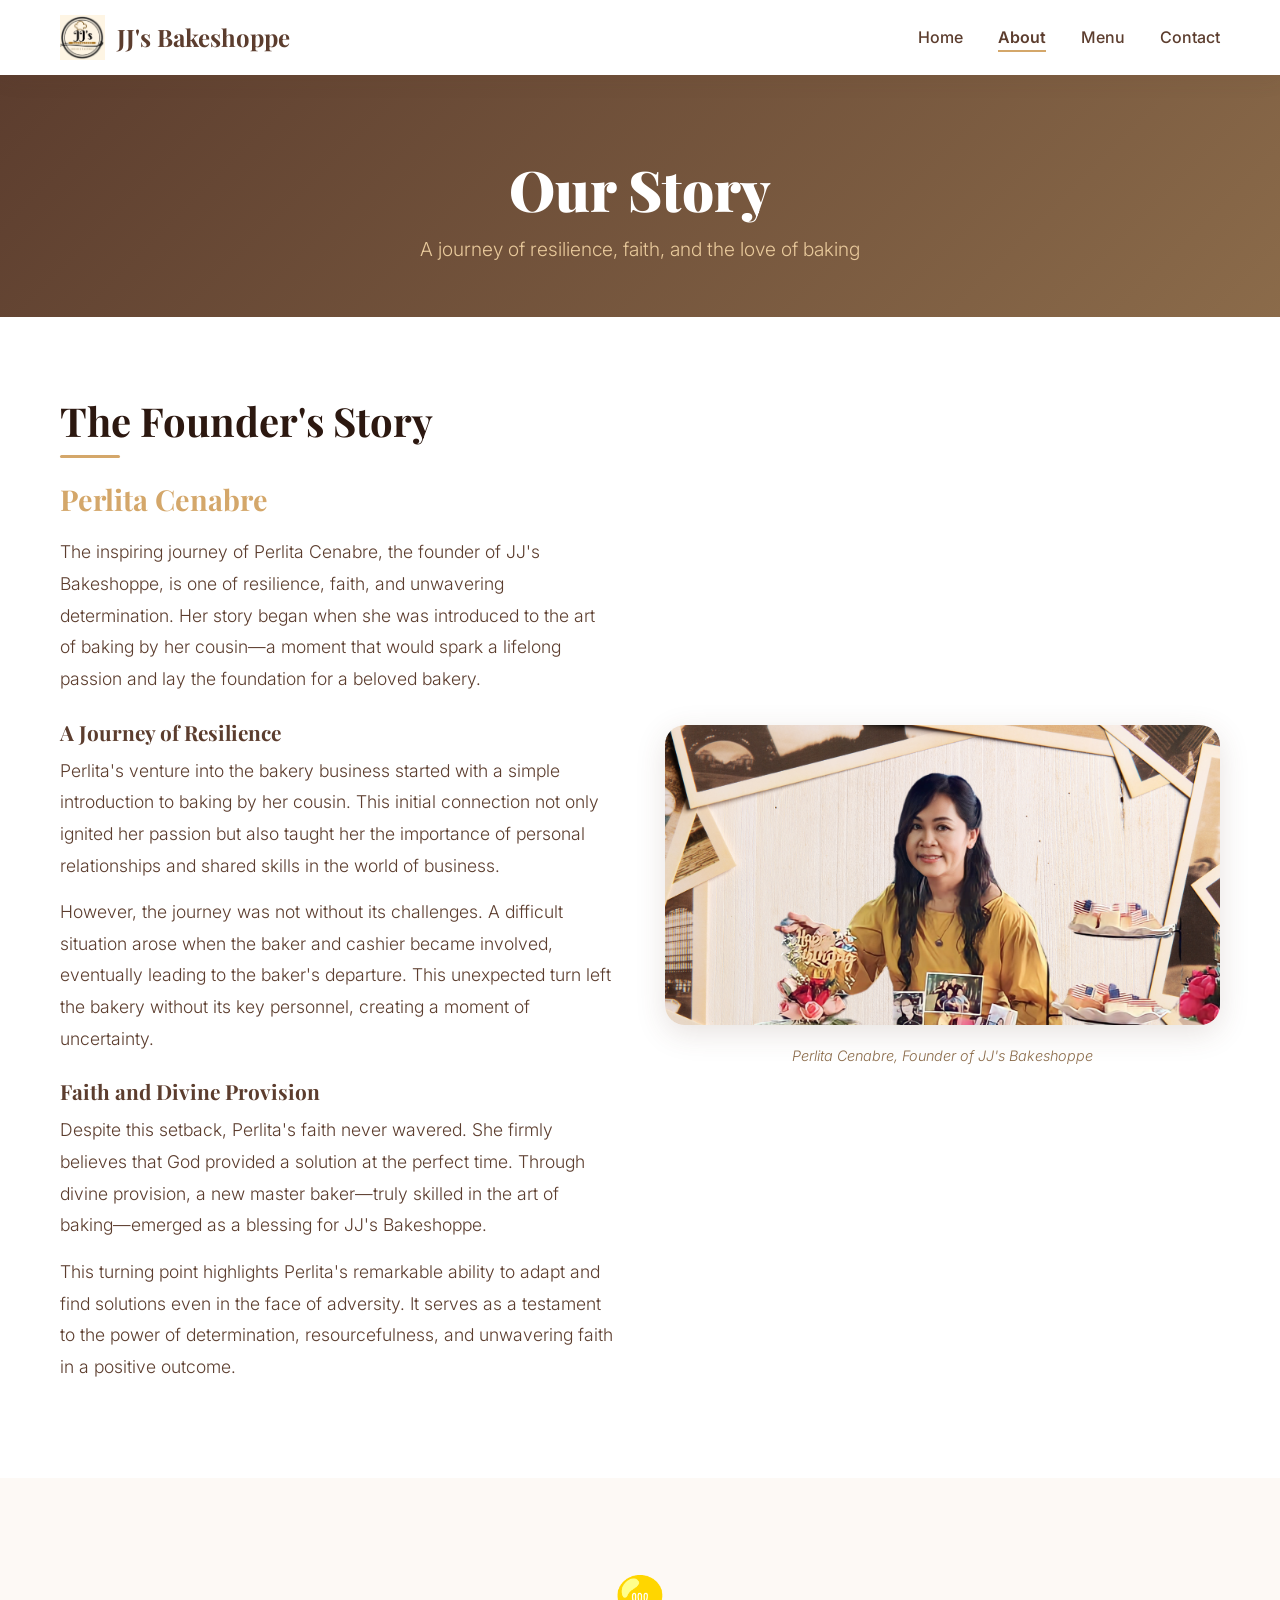
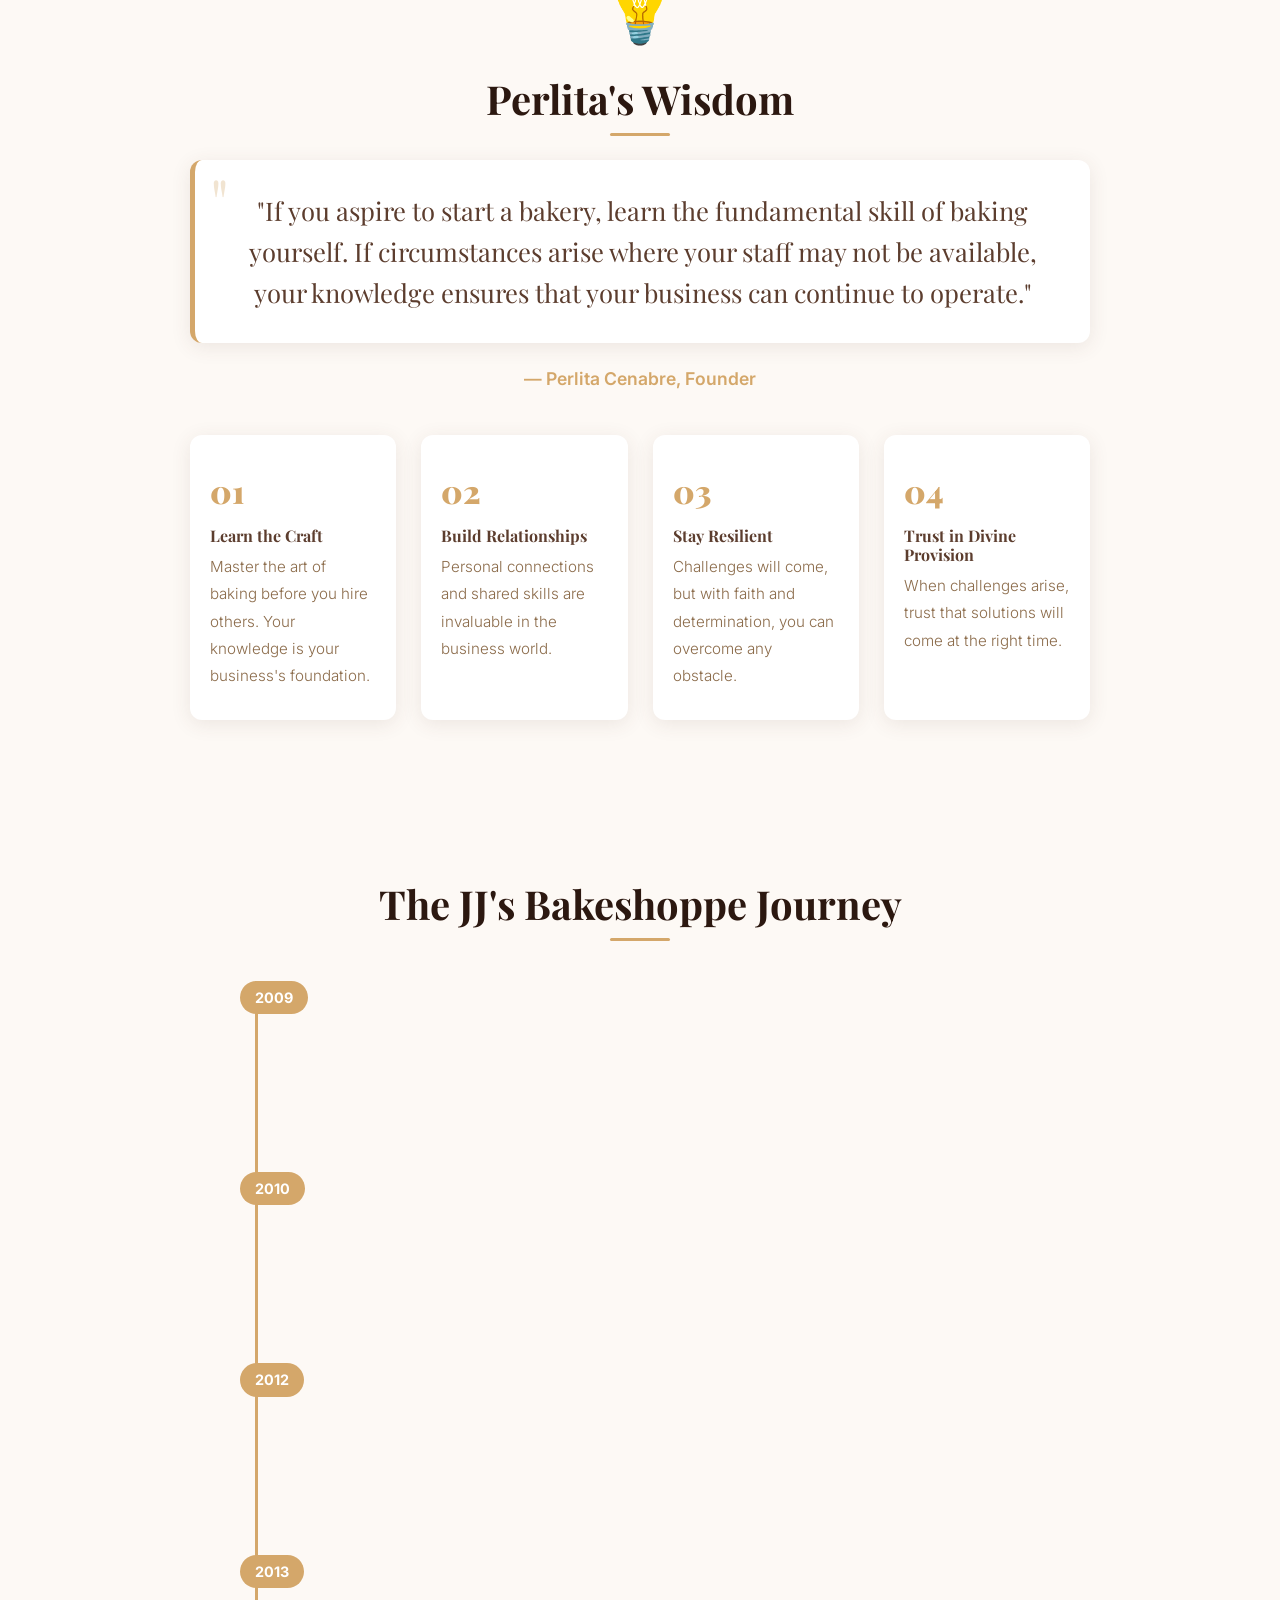
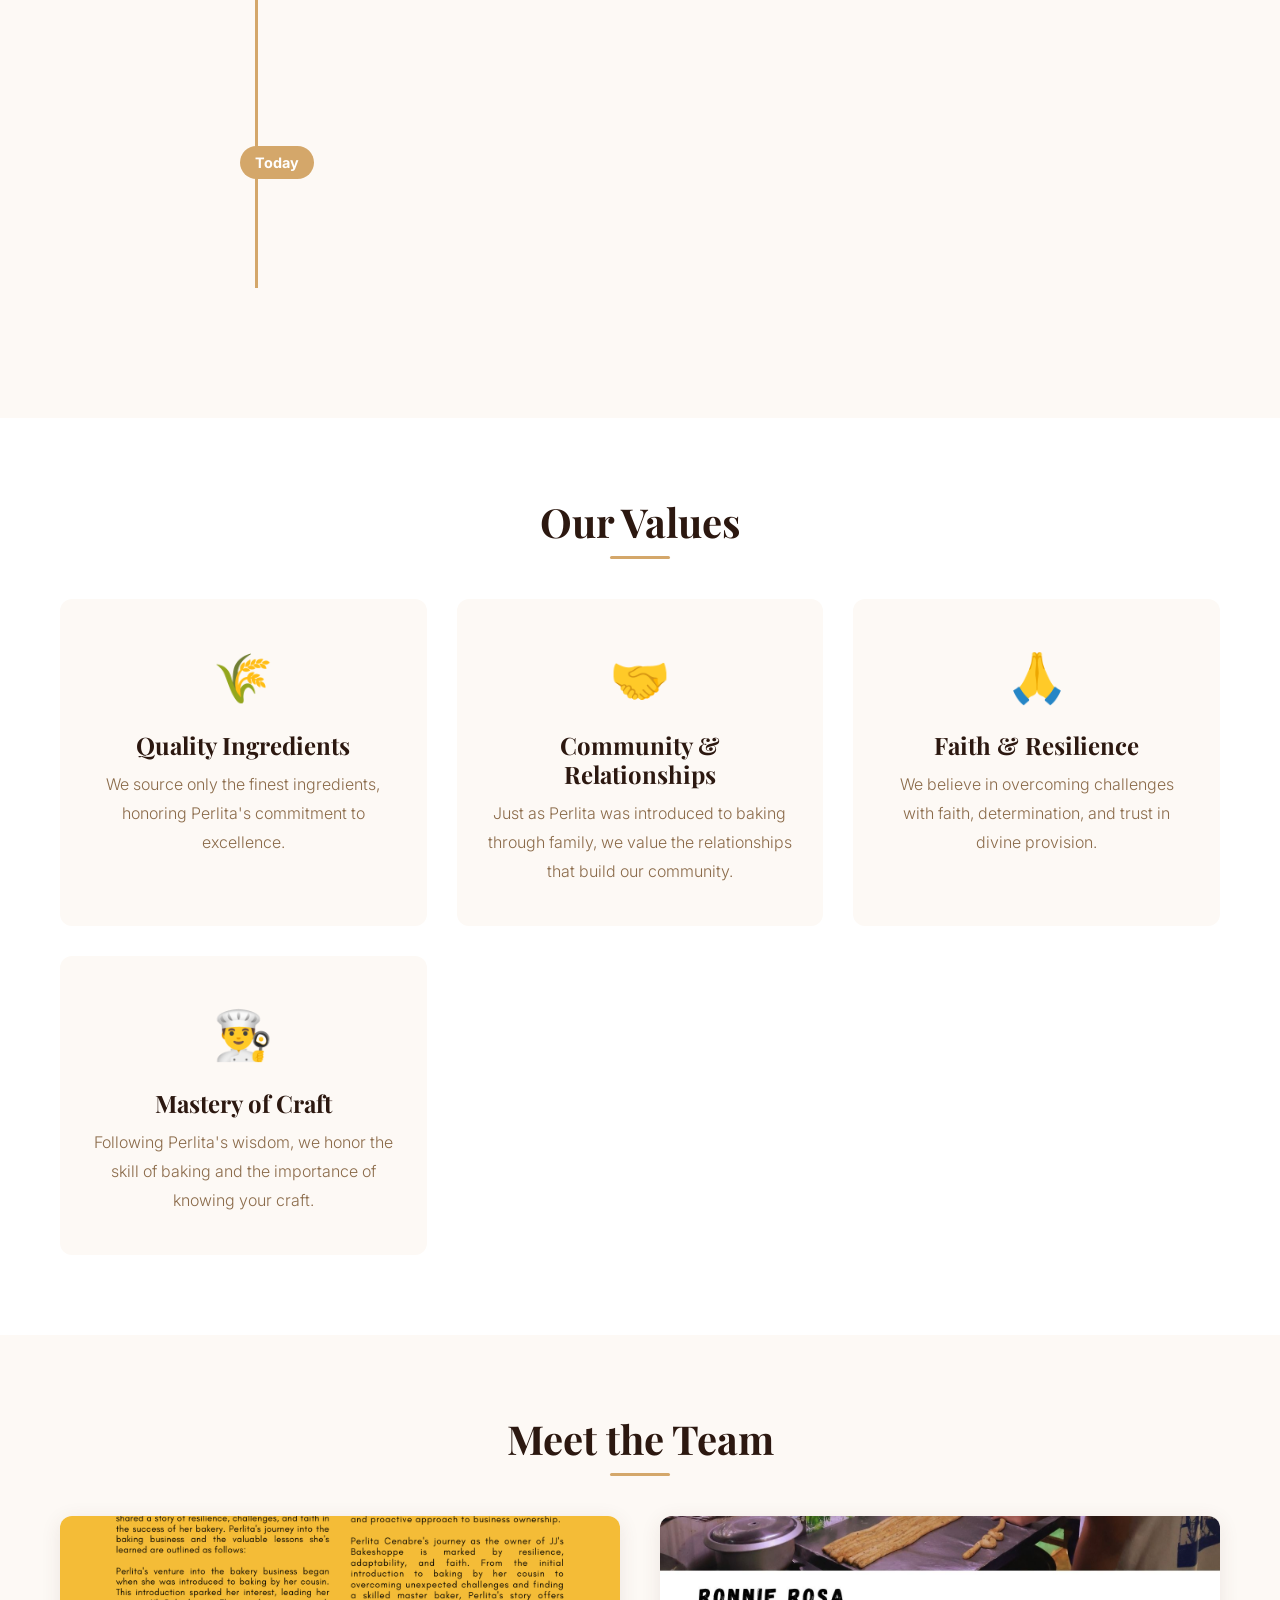
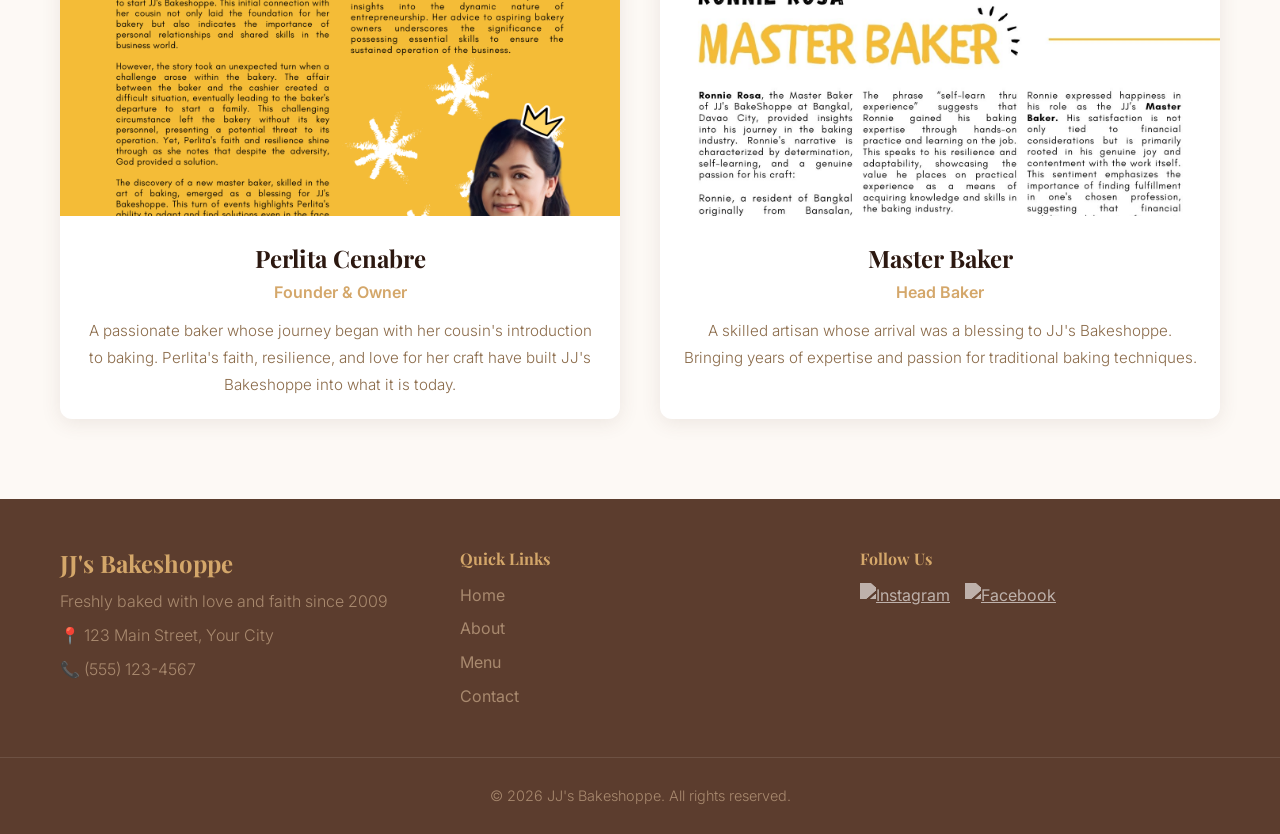
==== about.html @ 1d205777 "first commit" ====
<!DOCTYPE html>
<html lang="en">
<head>
    <meta charset="UTF-8">
    <meta name="viewport" content="width=device-width, initial-scale=1.0">
    <meta name="description" content="Learn the inspiring story behind JJ's Bakeshoppe - founder Perlita Cenabre's journey of resilience, faith, and success.">
    <title>JJ's Bakeshoppe | About Us</title>
    <link rel="stylesheet" href="css/style.css">
    <link rel="icon" href="assets/images/icons/favicon.ico" type="image/x-icon">
</head>
<body>
    
    <!-- ===== HEADER / NAVIGATION ===== -->
    <header>
        <nav>
            <div class="logo">
                <img src="assests/images/icons/JJ LOGO.jpg" alt="JJ's Bakeshoppe Logo">
                <span>JJ's Bakeshoppe</span>
            </div>
            <ul class="nav-links">
                <li><a href="index.html">Home</a></li>
                <li><a href="about.html" class="active">About</a></li>
                <li><a href="menu.html">Menu</a></li>
                <li><a href="contact.html">Contact</a></li>
            </ul>
            <button class="menu-toggle" aria-label="Toggle navigation menu">☰</button>
        </nav>
    </header>
    
    <!-- ===== MAIN CONTENT ===== -->
    <main>
        
        <!-- ===== PAGE HEADER ===== -->
        <section class="page-header">
            <div class="container">
                <h1>Our Story</h1>
                <p>A journey of resilience, faith, and the love of baking</p>
            </div>
        </section>
        
        <!-- ===== FOUNDER'S STORY ===== -->
        <section id="founder-story">
            <div class="container">
                <div class="story-block">
                    <div class="story-text">
                        <h2>The Founder's Story</h2>
                        <h3>Perlita Cenabre</h3>
                        <p>The inspiring journey of Perlita Cenabre, the founder of JJ's Bakeshoppe, is one of resilience, faith, and unwavering determination. Her story began when she was introduced to the art of baking by her cousin—a moment that would spark a lifelong passion and lay the foundation for a beloved bakery.</p>
                        
                        <h4>A Journey of Resilience</h4>
                        <p>Perlita's venture into the bakery business started with a simple introduction to baking by her cousin. This initial connection not only ignited her passion but also taught her the importance of personal relationships and shared skills in the world of business.</p>
                        
                        <p>However, the journey was not without its challenges. A difficult situation arose when the baker and cashier became involved, eventually leading to the baker's departure. This unexpected turn left the bakery without its key personnel, creating a moment of uncertainty.</p>
                        
                        <h4>Faith and Divine Provision</h4>
                        <p>Despite this setback, Perlita's faith never wavered. She firmly believes that God provided a solution at the perfect time. Through divine provision, a new master baker—truly skilled in the art of baking—emerged as a blessing for JJ's Bakeshoppe.</p>
                        
                        <p>This turning point highlights Perlita's remarkable ability to adapt and find solutions even in the face of adversity. It serves as a testament to the power of determination, resourcefulness, and unwavering faith in a positive outcome.</p>
                    </div>
                    <div class="story-image">
                        <img src="assests/images/history/Founder1.png" alt="Perlita Cenabre - Founder of JJ's Bakeshoppe">
                        <p class="image-caption"><em>Perlita Cenabre, Founder of JJ's Bakeshoppe</em></p>
                    </div>
                </div>
            </div>
        </section>
        
        <!-- ===== FOUNDER'S ADVICE ===== -->
        <section id="founder-advice">
            <div class="container">
                <div class="advice-block">
                    <div class="advice-icon">💡</div>
                    <h2>Perlita's Wisdom</h2>
                    <blockquote>
                        "If you aspire to start a bakery, learn the fundamental skill of baking yourself. If circumstances arise where your staff may not be available, your knowledge ensures that your business can continue to operate."
                    </blockquote>
                    <p class="advice-author">— Perlita Cenabre, Founder</p>
                    
                    <div class="advice-grid">
                        <div class="advice-point">
                            <span class="advice-number">01</span>
                            <h4>Learn the Craft</h4>
                            <p>Master the art of baking before you hire others. Your knowledge is your business's foundation.</p>
                        </div>
                        <div class="advice-point">
                            <span class="advice-number">02</span>
                            <h4>Build Relationships</h4>
                            <p>Personal connections and shared skills are invaluable in the business world.</p>
                        </div>
                        <div class="advice-point">
                            <span class="advice-number">03</span>
                            <h4>Stay Resilient</h4>
                            <p>Challenges will come, but with faith and determination, you can overcome any obstacle.</p>
                        </div>
                        <div class="advice-point">
                            <span class="advice-number">04</span>
                            <h4>Trust in Divine Provision</h4>
                            <p>When challenges arise, trust that solutions will come at the right time.</p>
                        </div>
                    </div>
                </div>
            </div>
        </section>
        
        <!-- ===== TIMELINE ===== -->
        <section id="journey">
            <div class="container">
                <h2>The JJ's Bakeshoppe Journey</h2>
                <div class="timeline">
                    
                    <div class="timeline-item">
                        <div class="timeline-year">2009</div>
                        <div class="timeline-content">
                            <h3>The Beginning</h3>
                            <p>Perlita Cenabre is introduced to baking by her cousin, sparking a passion that would become JJ's Bakeshoppe.</p>
                        </div>
                    </div>
                    
                    <div class="timeline-item">
                        <div class="timeline-year">2010</div>
                        <div class="timeline-content">
                            <h3>JJ's Bakeshoppe Opens</h3>
                            <p>With determination and a love for baking, Perlita opens the doors of JJ's Bakeshoppe to the community.</p>
                        </div>
                    </div>
                    
                    <div class="timeline-item">
                        <div class="timeline-year">2012</div>
                        <div class="timeline-content">
                            <h3>Overcoming Challenges</h3>
                            <p>A difficult situation arises when the baker and cashier become involved, leading to the baker's departure. Perlita's faith is tested.</p>
                        </div>
                    </div>
                    
                    <div class="timeline-item">
                        <div class="timeline-year">2013</div>
                        <div class="timeline-content">
                            <h3>Divine Provision</h3>
                            <p>A skilled master baker is discovered—a blessing that saves JJ's Bakeshoppe and strengthens Perlita's faith.</p>
                        </div>
                    </div>
                    
                    <div class="timeline-item">
                        <div class="timeline-year">Today</div>
                        <div class="timeline-content">
                            <h3>Still Baking With Love</h3>
                            <p>JJ's Bakeshoppe continues to serve the community with fresh, delicious baked goods, carrying forward Perlita's legacy of resilience and faith.</p>
                        </div>
                    </div>
                    
                </div>
            </div>
        </section>
        
        <!-- ===== OUR VALUES ===== -->
        <section id="values">
            <div class="container">
                <h2>Our Values</h2>
                <div class="values-grid">
                    
                    <div class="value-card">
                        <div class="value-icon">🌾</div>
                        <h3>Quality Ingredients</h3>
                        <p>We source only the finest ingredients, honoring Perlita's commitment to excellence.</p>
                    </div>
                    
                    <div class="value-card">
                        <div class="value-icon">🤝</div>
                        <h3>Community & Relationships</h3>
                        <p>Just as Perlita was introduced to baking through family, we value the relationships that build our community.</p>
                    </div>
                    
                    <div class="value-card">
                        <div class="value-icon">🙏</div>
                        <h3>Faith & Resilience</h3>
                        <p>We believe in overcoming challenges with faith, determination, and trust in divine provision.</p>
                    </div>
                    
                    <div class="value-card">
                        <div class="value-icon">👨‍🍳</div>
                        <h3>Mastery of Craft</h3>
                        <p>Following Perlita's wisdom, we honor the skill of baking and the importance of knowing your craft.</p>
                    </div>
                    
                </div>
            </div>
        </section>
        
        <!-- ===== MEET THE TEAM ===== -->
        <section id="team">
            <div class="container">
                <h2>Meet the Team</h2>
                <div class="team-grid">
                    
                    <div class="team-member">
                        <img src="assests/images/team/Founder.png" alt="Perlita Cenabre - Founder">
                        <h3>Perlita Cenabre</h3>
                        <p class="role">Founder & Owner</p>
                        <p class="bio">A passionate baker whose journey began with her cousin's introduction to baking. Perlita's faith, resilience, and love for her craft have built JJ's Bakeshoppe into what it is today.</p>
                    </div>
                    
                    <div class="team-member">
                        <img src="assests/images/team/master-baker.jpg" alt="Master Baker">
                        <h3>Master Baker</h3>
                        <p class="role">Head Baker</p>
                        <p class="bio">A skilled artisan whose arrival was a blessing to JJ's Bakeshoppe. Bringing years of expertise and passion for traditional baking techniques.</p>
                    </div>
                    
                </div>
            </div>
        </section>
        
    </main>
    
    <!-- ===== FOOTER ===== -->
    <footer>
        <div class="footer-content">
            <div class="footer-info">
                <h3>JJ's Bakeshoppe</h3>
                <p>Freshly baked with love and faith since 2009</p>
                <p>📍 123 Main Street, Your City</p>
                <p>📞 (555) 123-4567</p>
            </div>
            <div class="footer-links">
                <h4>Quick Links</h4>
                <ul>
                    <li><a href="index.html">Home</a></li>
                    <li><a href="about.html">About</a></li>
                    <li><a href="menu.html">Menu</a></li>
                    <li><a href="contact.html">Contact</a></li>
                </ul>
            </div>
            <div class="footer-social">
                <h4>Follow Us</h4>
                <div class="social-icons">
                    <a href="#" aria-label="Instagram">
                        <img src="assets/images/icons/instagram.svg" alt="Instagram">
                    </a>
                    <a href="#" aria-label="Facebook">
                        <img src="assets/images/icons/facebook.svg" alt="Facebook">
                    </a>
                </div>
            </div>
        </div>
        <div class="footer-bottom">
            <p>&copy; 2026 JJ's Bakeshoppe. All rights reserved.</p>
        </div>
    </footer>
    
    <script src="js/script.js"></script>
</body>
</html>
---- css/style.css ----
/* ========================================
   JJ's BAKESHOP - MAIN STYLESHEET
   Theme: Warm Bakery
   Colors: Cream, Warm Brown, Gold, White
   ======================================== */

/* ===== IMPORT FONTS ===== */
@import url('https://fonts.googleapis.com/css2?family=Playfair+Display:wght@400;700;900&family=Inter:wght@300;400;500;600;700&display=swap');

/* ===== CSS VARIABLES (Root Colors) ===== */
:root {
    /* Primary Colors */
    --cream: #FFF8F0;
    --warm-brown: #8B6B4A;
    --dark-brown: #5C3D2E;
    --gold: #D4A76A;
    --white: #FFFFFF;
    --off-white: #FDF9F5;
    
    /* Accent Colors */
    --gold-light: #E8C99B;
    --brown-light: #A8896E;
    --brown-dark: #3D261A;
    
    /* Text Colors */
    --text-dark: #2C1810;
    --text-medium: #5C3D2E;
    --text-light: #8B6B4A;
    
    /* Shadows */
    --shadow-soft: 0 4px 20px rgba(92, 61, 46, 0.1);
    --shadow-medium: 0 8px 30px rgba(92, 61, 46, 0.15);
    --shadow-hover: 0 12px 40px rgba(92, 61, 46, 0.2);
    
    /* Borders */
    --border-radius: 12px;
    --border-radius-lg: 20px;
    --border-radius-xl: 30px;
    
    /* Transitions */
    --transition-smooth: all 0.3s cubic-bezier(0.4, 0, 0.2, 1);
    --transition-bounce: all 0.5s cubic-bezier(0.34, 1.56, 0.64, 1);
    
    /* Typography */
    --font-heading: 'Playfair Display', serif;
    --font-body: 'Inter', sans-serif;
}

/* ===== RESET & BASE ===== */
* {
    margin: 0;
    padding: 0;
    box-sizing: border-box;
}

html {
    scroll-behavior: smooth;
}

body {
    font-family: var(--font-body);
    color: var(--text-dark);
    background-color: var(--cream);
    line-height: 1.6;
    overflow-x: hidden;
}

/* ===== CONTAINER ===== */
.container {
    max-width: 1200px;
    margin: 0 auto;
    padding: 0 20px;
}

/* ===== TYPOGRAPHY ===== */
h1, h2, h3, h4, h5, h6 {
    font-family: var(--font-heading);
    color: var(--text-dark);
    line-height: 1.2;
}

h1 {
    font-size: 3.5rem;
    font-weight: 900;
}

h2 {
    font-size: 2.5rem;
    font-weight: 700;
    margin-bottom: 1.5rem;
    text-align: center;
}

h2::after {
    content: '';
    display: block;
    width: 60px;
    height: 3px;
    background: var(--gold);
    margin: 10px auto 0;
    border-radius: 2px;
}

h3 {
    font-size: 1.5rem;
    font-weight: 700;
}

p {
    color: var(--text-medium);
    font-weight: 300;
    line-height: 1.8;
}

/* ===== HEADER / NAVIGATION ===== */
header {
    background: var(--white);
    box-shadow: var(--shadow-soft);
    position: sticky;
    top: 0;
    z-index: 1000;
    padding: 15px 0;
    transition: var(--transition-smooth);
}

header.scrolled {
    padding: 10px 0;
    box-shadow: var(--shadow-medium);
}

nav {
    max-width: 1200px;
    margin: 0 auto;
    padding: 0 20px;
    display: flex;
    justify-content: space-between;
    align-items: center;
}

.logo {
    display: flex;
    align-items: center;
    gap: 12px;
    text-decoration: none;
}

.logo img {
    height: 45px;
    width: auto;
}

.logo span {
    font-family: var(--font-heading);
    font-size: 1.5rem;
    font-weight: 700;
    color: var(--dark-brown);
}

.nav-links {
    display: flex;
    list-style: none;
    gap: 35px;
    align-items: center;
}

.nav-links a {
    text-decoration: none;
    color: var(--text-medium);
    font-weight: 500;
    font-size: 1rem;
    transition: var(--transition-smooth);
    position: relative;
}

.nav-links a::after {
    content: '';
    position: absolute;
    bottom: -5px;
    left: 0;
    width: 0;
    height: 2px;
    background: var(--gold);
    transition: var(--transition-smooth);
}

.nav-links a:hover::after,
.nav-links a.active::after {
    width: 100%;
}

.nav-links a:hover {
    color: var(--dark-brown);
}

.nav-links a.active {
    color: var(--dark-brown);
    font-weight: 600;
}

/* Mobile Menu Toggle */
.menu-toggle {
    display: none;
    background: none;
    border: none;
    font-size: 1.8rem;
    cursor: pointer;
    color: var(--dark-brown);
    transition: var(--transition-smooth);
}

.menu-toggle:hover {
    color: var(--gold);
}

/* ===== BUTTONS ===== */
.btn {
    display: inline-block;
    padding: 14px 35px;
    border-radius: 50px;
    font-family: var(--font-body);
    font-weight: 600;
    font-size: 1rem;
    text-decoration: none;
    cursor: pointer;
    transition: var(--transition-smooth);
    border: 2px solid transparent;
    text-align: center;
}

.btn-primary {
    background: var(--gold);
    color: var(--white);
    border-color: var(--gold);
}

.btn-primary:hover {
    background: var(--warm-brown);
    border-color: var(--warm-brown);
    transform: translateY(-3px);
    box-shadow: var(--shadow-hover);
}

.btn-secondary {
    background: transparent;
    color: var(--dark-brown);
    border-color: var(--dark-brown);
}

.btn-secondary:hover {
    background: var(--dark-brown);
    color: var(--white);
    transform: translateY(-3px);
    box-shadow: var(--shadow-hover);
}

/* Pulse Animation for CTA Button */
.btn-pulse {
    animation: pulse 2s infinite;
}

@keyframes pulse {
    0% {
        box-shadow: 0 0 0 0 rgba(212, 167, 106, 0.4);
    }
    70% {
        box-shadow: 0 0 0 15px rgba(212, 167, 106, 0);
    }
    100% {
        box-shadow: 0 0 0 0 rgba(212, 167, 106, 0);
    }
}

.btn-pulse:hover {
    animation: none;
}

/* ===== HERO SECTION ===== */
#hero {
    min-height: 90vh;
    display: flex;
    align-items: center;
    padding: 60px 20px;
    background: var(--off-white);
    gap: 50px;
    max-width: 1200px;
    margin: 0 auto;
}

.hero-content {
    flex: 1;
    animation: fadeInUp 1s ease;
}

.hero-content h1 {
    font-size: 4rem;
    margin-bottom: 10px;
    color: var(--dark-brown);
}

.hero-content .tagline {
    font-family: var(--font-heading);
    font-size: 1.8rem;
    color: var(--gold);
    font-weight: 400;
    margin-bottom: 20px;
}

.hero-content .hero-description {
    font-size: 1.15rem;
    max-width: 500px;
    margin-bottom: 30px;
    color: var(--text-light);
}

.hero-buttons {
    display: flex;
    gap: 15px;
    flex-wrap: wrap;
}

.hero-image {
    flex: 1;
    animation: fadeInUp 1s ease 0.3s both;
}

.hero-image img {
    width: 100%;
    height: 500px;
    object-fit: cover;
    border-radius: var(--border-radius-lg);
    box-shadow: var(--shadow-medium);
    transition: var(--transition-smooth);
}

.hero-image img:hover {
    transform: scale(1.01);
    box-shadow: var(--shadow-hover);
}

/* ===== HISTORY PREVIEW ===== */
#history-preview {
    padding: 80px 0;
    background: var(--white);
}

.history-content {
    display: flex;
    gap: 50px;
    align-items: center;
    margin-top: 30px;
}

.history-text {
    flex: 1;
}

.history-text p {
    margin-bottom: 15px;
    font-size: 1.1rem;
}

.history-text .btn {
    margin-top: 10px;
}

.history-image {
    flex: 1;
}

.history-image img {
    width: 100%;
    height: 400px;
    object-fit: cover;
    border-radius: var(--border-radius-lg);
    box-shadow: var(--shadow-soft);
    transition: var(--transition-smooth);
}

.history-image img:hover {
    transform: scale(1.02);
    box-shadow: var(--shadow-hover);
}

/* ===== SIGNATURE ITEMS ===== */
#signature-items {
    padding: 80px 0;
    background: var(--off-white);
}

.product-grid {
    display: grid;
    grid-template-columns: repeat(auto-fit, minmax(250px, 1fr));
    gap: 30px;
    margin-top: 40px;
}

.product-card {
    background: var(--white);
    border-radius: var(--border-radius);
    overflow: hidden;
    box-shadow: var(--shadow-soft);
    transition: var(--transition-smooth);
    text-align: center;
    padding-bottom: 25px;
}

.product-card:hover {
    transform: translateY(-10px);
    box-shadow: var(--shadow-hover);
}

.product-card img {
    width: 100%;
    height: 220px;
    object-fit: cover;
    transition: var(--transition-smooth);
}

.product-card:hover img {
    transform: scale(1.05);
}

.product-card h3 {
    margin: 18px 0 8px;
    padding: 0 15px;
}

.product-card p {
    padding: 0 20px;
    font-size: 0.95rem;
    color: var(--text-light);
}

.text-center {
    text-align: center;
    margin-top: 40px;
}

/* ===== FUN FACTS / STATS ===== */
#fun-facts {
    padding: 80px 0;
    background: var(--dark-brown);
    color: var(--white);
}

#fun-facts h2 {
    color: var(--white);
}

#fun-facts h2::after {
    background: var(--gold);
}

.stats-grid {
    display: grid;
    grid-template-columns: repeat(auto-fit, minmax(200px, 1fr));
    gap: 30px;
    margin-top: 40px;
}

.stat-item {
    text-align: center;
    animation: fadeInUp 0.8s ease both;
}

.stat-item:nth-child(2) { animation-delay: 0.2s; }
.stat-item:nth-child(3) { animation-delay: 0.4s; }
.stat-item:nth-child(4) { animation-delay: 0.6s; }

.stat-number {
    font-family: var(--font-heading);
    font-size: 3.5rem;
    font-weight: 900;
    color: var(--gold);
    display: block;
}

.stat-label {
    font-size: 1.1rem;
    color: var(--cream);
    font-weight: 300;
    margin-top: 5px;
}

/* ===== CALL TO ACTION ===== */
#cta {
    padding: 80px 0;
    background: linear-gradient(135deg, var(--cream), var(--off-white));
    text-align: center;
}

#cta h2 {
    font-size: 3rem;
}

#cta p {
    font-size: 1.2rem;
    max-width: 600px;
    margin: 0 auto 30px;
}

/* ===== PAGE HEADER (About, Menu, Contact) ===== */
.page-header {
    padding: 80px 0 50px;
    background: linear-gradient(135deg, var(--dark-brown), var(--warm-brown));
    color: var(--white);
    text-align: center;
}

.page-header h1 {
    color: var(--white);
}

.page-header p {
    color: var(--gold-light);
    font-size: 1.2rem;
    margin-top: 10px;
}

/* ===== ABOUT PAGE - STORY BLOCK ===== */
#beginning {
    padding: 80px 0;
    background: var(--white);
}

.story-block {
    display: flex;
    gap: 50px;
    align-items: center;
}

.story-text {
    flex: 1;
}

.story-text h2 {
    text-align: left;
}

.story-text h2::after {
    margin: 10px 0 0 0;
}

.story-text p {
    margin-bottom: 15px;
    font-size: 1.1rem;
}

.story-image {
    flex: 1;
}

.story-image img {
    width: 100%;
    height: 300px;
    object-fit: cover;
    border-radius: var(--border-radius-lg);
    box-shadow: var(--shadow-medium);
}

/* ===== TIMELINE ===== */
#journey {
    padding: 80px 0;
    background: var(--off-white);
}

.timeline {
    position: relative;
    max-width: 800px;
    margin: 40px auto 0;
    padding-left: 40px;
}

.timeline::before {
    content: '';
    position: absolute;
    left: 15px;
    top: 0;
    bottom: 0;
    width: 3px;
    background: var(--gold);
}

.timeline-item {
    position: relative;
    margin-bottom: 50px;
    animation: fadeInUp 0.8s ease both;
}

.timeline-item:nth-child(2) { animation-delay: 0.15s; }
.timeline-item:nth-child(3) { animation-delay: 0.3s; }
.timeline-item:nth-child(4) { animation-delay: 0.45s; }
.timeline-item:nth-child(5) { animation-delay: 0.6s; }

.timeline-year {
    position: absolute;
    left: -40px;
    top: 0;
    background: var(--gold);
    color: var(--white);
    padding: 5px 15px;
    border-radius: 50px;
    font-weight: 700;
    font-size: 0.9rem;
}

.timeline-content {
    background: var(--white);
    padding: 25px 30px;
    border-radius: var(--border-radius);
    box-shadow: var(--shadow-soft);
    margin-left: 20px;
    transition: var(--transition-smooth);
}

.timeline-content:hover {
    box-shadow: var(--shadow-hover);
    transform: translateX(5px);
}

.timeline-content h3 {
    color: var(--dark-brown);
    margin-bottom: 5px;
}

.timeline-content p {
    margin: 0;
    color: var(--text-light);
}

/* ===== VALUES ===== */
#values {
    padding: 80px 0;
    background: var(--white);
}

.values-grid {
    display: grid;
    grid-template-columns: repeat(auto-fit, minmax(280px, 1fr));
    gap: 30px;
    margin-top: 40px;
}

.value-card {
    text-align: center;
    padding: 40px 30px;
    background: var(--off-white);
    border-radius: var(--border-radius);
    transition: var(--transition-smooth);
    border: 1px solid transparent;
}

.value-card:hover {
    transform: translateY(-8px);
    box-shadow: var(--shadow-hover);
    border-color: var(--gold-light);
}

.value-icon {
    font-size: 3rem;
    margin-bottom: 15px;
}

.value-card h3 {
    margin-bottom: 10px;
}

.value-card p {
    color: var(--text-light);
}

/* ===== TEAM ===== */
#team {
    padding: 80px 0;
    background: var(--off-white);
}

.team-grid {
    display: grid;
    grid-template-columns: repeat(auto-fit, minmax(280px, 1fr));
    gap: 40px;
    margin-top: 40px;
}

.team-member {
    background: var(--white);
    border-radius: var(--border-radius);
    overflow: hidden;
    box-shadow: var(--shadow-soft);
    text-align: center;
    transition: var(--transition-smooth);
}

.team-member:hover {
    transform: translateY(-8px);
    box-shadow: var(--shadow-hover);
}

.team-member img {
    width: 100%;
    height: 300px;
    object-fit: cover;
}

.team-member h3 {
    margin: 20px 0 5px;
}

.team-member .role {
    font-weight: 600;
    color: var(--gold);
    margin-bottom: 10px;
}

.team-member .bio {
    padding: 0 20px 20px;
    color: var(--text-light);
    font-size: 0.95rem;
}

/* ===== MENU PAGE ===== */
#menu-tabs {
    padding: 40px 0 20px;
    background: var(--white);
}

.tab-buttons {
    display: flex;
    justify-content: center;
    gap: 12px;
    flex-wrap: wrap;
}

.tab-btn {
    padding: 10px 28px;
    border: 2px solid var(--brown-light);
    background: transparent;
    border-radius: 50px;
    font-family: var(--font-body);
    font-weight: 600;
    font-size: 0.95rem;
    color: var(--text-medium);
    cursor: pointer;
    transition: var(--transition-smooth);
}

.tab-btn:hover {
    background: var(--brown-light);
    color: var(--white);
}

.tab-btn.active {
    background: var(--gold);
    border-color: var(--gold);
    color: var(--white);
}

/* ===== MENU ITEMS ===== */
#menu-items {
    padding: 40px 0 80px;
    background: var(--off-white);
}

.menu-grid {
    display: grid;
    grid-template-columns: repeat(auto-fit, minmax(300px, 1fr));
    gap: 30px;
    margin-top: 20px;
}

.menu-item {
    background: var(--white);
    border-radius: var(--border-radius);
    overflow: hidden;
    box-shadow: var(--shadow-soft);
    display: flex;
    flex-direction: column;
    transition: var(--transition-smooth);
}

.menu-item:hover {
    transform: translateY(-5px);
    box-shadow: var(--shadow-hover);
}

.menu-item img {
    width: 100%;
    height: 200px;
    object-fit: cover;
}

.menu-item-info {
    padding: 20px 25px 25px;
    flex: 1;
    display: flex;
    flex-direction: column;
}

.menu-item-info h3 {
    margin-bottom: 5px;
    color: var(--dark-brown);
}

.menu-item-info .description {
    color: var(--text-light);
    font-size: 0.95rem;
    flex: 1;
    margin-bottom: 12px;
}

.menu-item-info .price {
    font-family: var(--font-heading);
    font-size: 1.3rem;
    font-weight: 700;
    color: var(--gold);
}

/* Menu filter animation */
.menu-item.hidden {
    display: none;
}

.menu-item {
    animation: fadeInUp 0.5s ease both;
}

/* ===== CONTACT PAGE ===== */
#contact-content {
    padding: 60px 0 80px;
    background: var(--white);
}

.contact-wrapper {
    display: grid;
    grid-template-columns: 1fr 1fr;
    gap: 50px;
    margin-bottom: 60px;
}

/* Contact Form */
.contact-form h2,
.contact-info h2 {
    text-align: left;
}

.contact-form h2::after,
.contact-info h2::after {
    margin: 10px 0 0 0;
}

.form-group {
    margin-bottom: 20px;
}

.form-group label {
    display: block;
    font-weight: 600;
    margin-bottom: 6px;
    color: var(--text-dark);
}

.form-group input,
.form-group textarea {
    width: 100%;
    padding: 12px 16px;
    border: 2px solid #E8DDD4;
    border-radius: var(--border-radius);
    font-family: var(--font-body);
    font-size: 1rem;
    transition: var(--transition-smooth);
    background: var(--cream);
}

.form-group input:focus,
.form-group textarea:focus {
    outline: none;
    border-color: var(--gold);
    box-shadow: 0 0 0 4px rgba(212, 167, 106, 0.2);
}

.form-group textarea {
    resize: vertical;
    min-height: 120px;
}

/* Contact Info */
.info-item {
    display: flex;
    gap: 18px;
    margin-bottom: 25px;
    align-items: flex-start;
}

.info-icon {
    font-size: 1.8rem;
    min-width: 45px;
}

.info-item h3 {
    font-size: 1.1rem;
    margin-bottom: 2px;
}

.info-item p {
    color: var(--text-light);
    margin: 0;
}

/* Open Status Badge */
.open-status {
    display: inline-flex;
    align-items: center;
    gap: 10px;
    padding: 12px 25px;
    border-radius: 50px;
    background: var(--off-white);
    margin-top: 15px;
    border: 2px solid #E8DDD4;
}

.status-dot {
    width: 14px;
    height: 14px;
    border-radius: 50%;
    display: inline-block;
}

.status-dot.open {
    background: #4CAF50;
    animation: blink 1.5s infinite;
}

.status-dot.closed {
    background: #f44336;
}

@keyframes blink {
    0%, 100% { opacity: 1; }
    50% { opacity: 0.4; }
}

.status-text {
    font-weight: 600;
    color: var(--text-dark);
}

/* Map */
.map-container {
    margin-top: 30px;
}/* Map */
.map-container {
    margin-top: 50px;
    text-align: center;
    width: 100%;
}

.map-container h2 {
    margin-bottom: 20px;
}

/* New wrapper to handle the actual map sizing and centering */
.map-wrapper {
    width: 100%;
    max-width: 800px; /* Prevents it from stretching too wide on big screens */
    margin: 0 auto;
    border-radius: var(--border-radius);
    overflow: hidden; /* Keeps the border-radius corners round */
    box-shadow: var(--shadow-medium);
}

.map-wrapper iframe {
    width: 100%;
    height: 450px;
    border: 0;
    display: block;
}

/* Make map smaller on mobile phones */
@media (max-width: 768px) {
    .map-wrapper iframe {
        height: 300px;
    }
}

/* ===== FOOTER ===== */
footer {
    background: var(--dark-brown);
    color: var(--cream);
    padding: 50px 0 0;
}

.footer-content {
    max-width: 1200px;
    margin: 0 auto;
    padding: 0 20px;
    display: grid;
    grid-template-columns: repeat(auto-fit, minmax(200px, 1fr));
    gap: 40px;
}

.footer-info h3 {
    color: var(--gold);
    margin-bottom: 10px;
}

.footer-info p {
    color: var(--brown-light);
    margin-bottom: 5px;
}

.footer-links h4,
.footer-social h4 {
    color: var(--gold);
    margin-bottom: 15px;
}

.footer-links ul {
    list-style: none;
}

.footer-links ul li {
    margin-bottom: 8px;
}

.footer-links ul li a {
    color: var(--brown-light);
    text-decoration: none;
    transition: var(--transition-smooth);
}

.footer-links ul li a:hover {
    color: var(--gold);
}

.social-icons {
    display: flex;
    gap: 15px;
}

.social-icons a {
    display: inline-block;
    transition: var(--transition-smooth);
}

.social-icons a:hover {
    transform: translateY(-3px);
}

.social-icons img {
    width: 30px;
    height: 30px;
    filter: brightness(0) invert(1) opacity(0.6);
    transition: var(--transition-smooth);
}

.social-icons a:hover img {
    filter: brightness(0) invert(1) opacity(1);
}

.footer-bottom {
    text-align: center;
    padding: 25px 20px;
    margin-top: 40px;
    border-top: 1px solid rgba(255, 255, 255, 0.1);
}

.footer-bottom p {
    color: var(--brown-light);
    font-size: 0.9rem;
}

/* ===== ANIMATIONS ===== */
@keyframes fadeInUp {
    from {
        opacity: 0;
        transform: translateY(30px);
    }
    to {
        opacity: 1;
        transform: translateY(0);
    }
}

/* ===== RESPONSIVE DESIGN ===== */

/* Tablets & Small Laptops */
@media (max-width: 992px) {
    h1 {
        font-size: 2.8rem;
    }
    h2 {
        font-size: 2.2rem;
    }
    
    #hero {
        flex-direction: column;
        text-align: center;
        padding: 40px 20px;
    }
    
    .hero-content .hero-description {
        margin: 0 auto 30px;
    }
    
    .hero-buttons {
        justify-content: center;
    }
    
    .hero-image img {
        height: 350px;
    }
    
    .history-content {
        flex-direction: column;
    }
    
    .story-block {
        flex-direction: column;
    }
    
    .contact-wrapper {
        grid-template-columns: 1fr;
    }
}

/* Mobile Phones */
@media (max-width: 768px) {
    .nav-links {
        display: none;
        flex-direction: column;
        position: absolute;
        top: 100%;
        left: 0;
        right: 0;
        background: var(--white);
        padding: 20px;
        box-shadow: var(--shadow-medium);
        gap: 15px;
    }
    
    .nav-links.open {
        display: flex;
    }
    
    .menu-toggle {
        display: block;
    }
    
    h1 {
        font-size: 2.2rem;
    }
    h2 {
        font-size: 1.8rem;
    }
    h3 {
        font-size: 1.3rem;
    }
    
    .hero-content h1 {
        font-size: 2.5rem;
    }
    
    .hero-content .tagline {
        font-size: 1.3rem;
    }
    
    .hero-image img {
        height: 250px;
    }
    
    .product-grid {
        grid-template-columns: repeat(auto-fit, minmax(200px, 1fr));
    }
    
    .menu-grid {
        grid-template-columns: 1fr;
    }
    
    .stats-grid {
        grid-template-columns: repeat(2, 1fr);
    }
    
    .stat-number {
        font-size: 2.5rem;
    }
    
    .tab-buttons {
        gap: 8px;
    }
    
    .tab-btn {
        padding: 8px 18px;
        font-size: 0.85rem;
    }
    
    .footer-content {
        grid-template-columns: 1fr;
        text-align: center;
    }
    
    .social-icons {
        justify-content: center;
    }
    
    .timeline {
        padding-left: 20px;
    }
    
    .timeline-year {
        position: relative;
        left: 0;
        display: inline-block;
        margin-bottom: 10px;
    }
    
    .timeline-content {
        margin-left: 0;
    }
    
    .timeline::before {
        left: 0;
    }
}

/* Very Small Phones */
@media (max-width: 480px) {
    .hero-buttons {
        flex-direction: column;
        align-items: center;
    }
    
    .btn {
        padding: 12px 25px;
        width: 100%;
        max-width: 280px;
    }
    
    .stats-grid {
        grid-template-columns: 1fr 1fr;
        gap: 15px;
    }
    
    .stat-number {
        font-size: 2rem;
    }
    
    .menu-item {
        flex-direction: column;
    }
    
    .values-grid {
        grid-template-columns: 1fr;
    }
    
    .team-grid {
        grid-template-columns: 1fr;
    }
}/* ========================================
   FOUNDER STORY ADDITIONS
   ======================================== */

/* Founder Story Section */
#founder-story {
    padding: 80px 0;
    background: var(--white);
}

#founder-story h3 {
    color: var(--gold);
    font-size: 1.8rem;
    margin-top: 5px;
    margin-bottom: 20px;
}

#founder-story h4 {
    font-family: var(--font-heading);
    font-size: 1.3rem;
    color: var(--dark-brown);
    margin-top: 25px;
    margin-bottom: 10px;
}

#founder-story .story-text p {
    margin-bottom: 15px;
}

.image-caption {
    text-align: center;
    margin-top: 10px;
    font-size: 0.9rem;
    color: var(--text-light);
}

/* Founder Advice Section */
#founder-advice {
    padding: 80px 0;
    background: var(--off-white);
}

#founder-advice .advice-block {
    max-width: 900px;
    margin: 0 auto;
    text-align: center;
}

.advice-icon {
    font-size: 4rem;
    margin-bottom: 15px;
}

#founder-advice blockquote {
    font-family: var(--font-heading);
    font-size: 1.6rem;
    color: var(--dark-brown);
    line-height: 1.6;
    padding: 30px 40px;
    background: var(--white);
    border-radius: var(--border-radius);
    border-left: 5px solid var(--gold);
    box-shadow: var(--shadow-soft);
    margin: 20px 0;
    position: relative;
}

#founder-advice blockquote::before {
    content: '"';
    font-size: 4rem;
    color: var(--gold);
    position: absolute;
    top: -10px;
    left: 15px;
    opacity: 0.3;
}

#founder-advice .advice-author {
    font-weight: 600;
    color: var(--gold);
    font-size: 1.1rem;
    margin-bottom: 30px;
}

.advice-grid {
    display: grid;
    grid-template-columns: repeat(auto-fit, minmax(200px, 1fr));
    gap: 25px;
    margin-top: 40px;
}

.advice-point {
    background: var(--white);
    padding: 30px 20px;
    border-radius: var(--border-radius);
    box-shadow: var(--shadow-soft);
    text-align: left;
    transition: var(--transition-smooth);
}

.advice-point:hover {
    transform: translateY(-5px);
    box-shadow: var(--shadow-hover);
}

.advice-number {
    display: inline-block;
    font-family: var(--font-heading);
    font-size: 2rem;
    font-weight: 900;
    color: var(--gold);
    margin-bottom: 10px;
}

.advice-point h4 {
    font-family: var(--font-heading);
    color: var(--dark-brown);
    margin-bottom: 8px;
}

.advice-point p {
    font-size: 0.95rem;
    color: var(--text-light);
    margin: 0;
}

/* Responsive adjustments for founder story */
@media (max-width: 768px) {
    #founder-advice blockquote {
        font-size: 1.2rem;
        padding: 20px;
        margin: 15px 0;
    }
    
    #founder-advice blockquote::before {
        font-size: 2.5rem;
        top: -5px;
        left: 10px;
    }
    
    #founder-story h2 {
        text-align: center;
    }
    
    #founder-story h3 {
        text-align: center;
    }
}

@media (max-width: 480px) {
    .advice-grid {
        grid-template-columns: 1fr;
    }
}
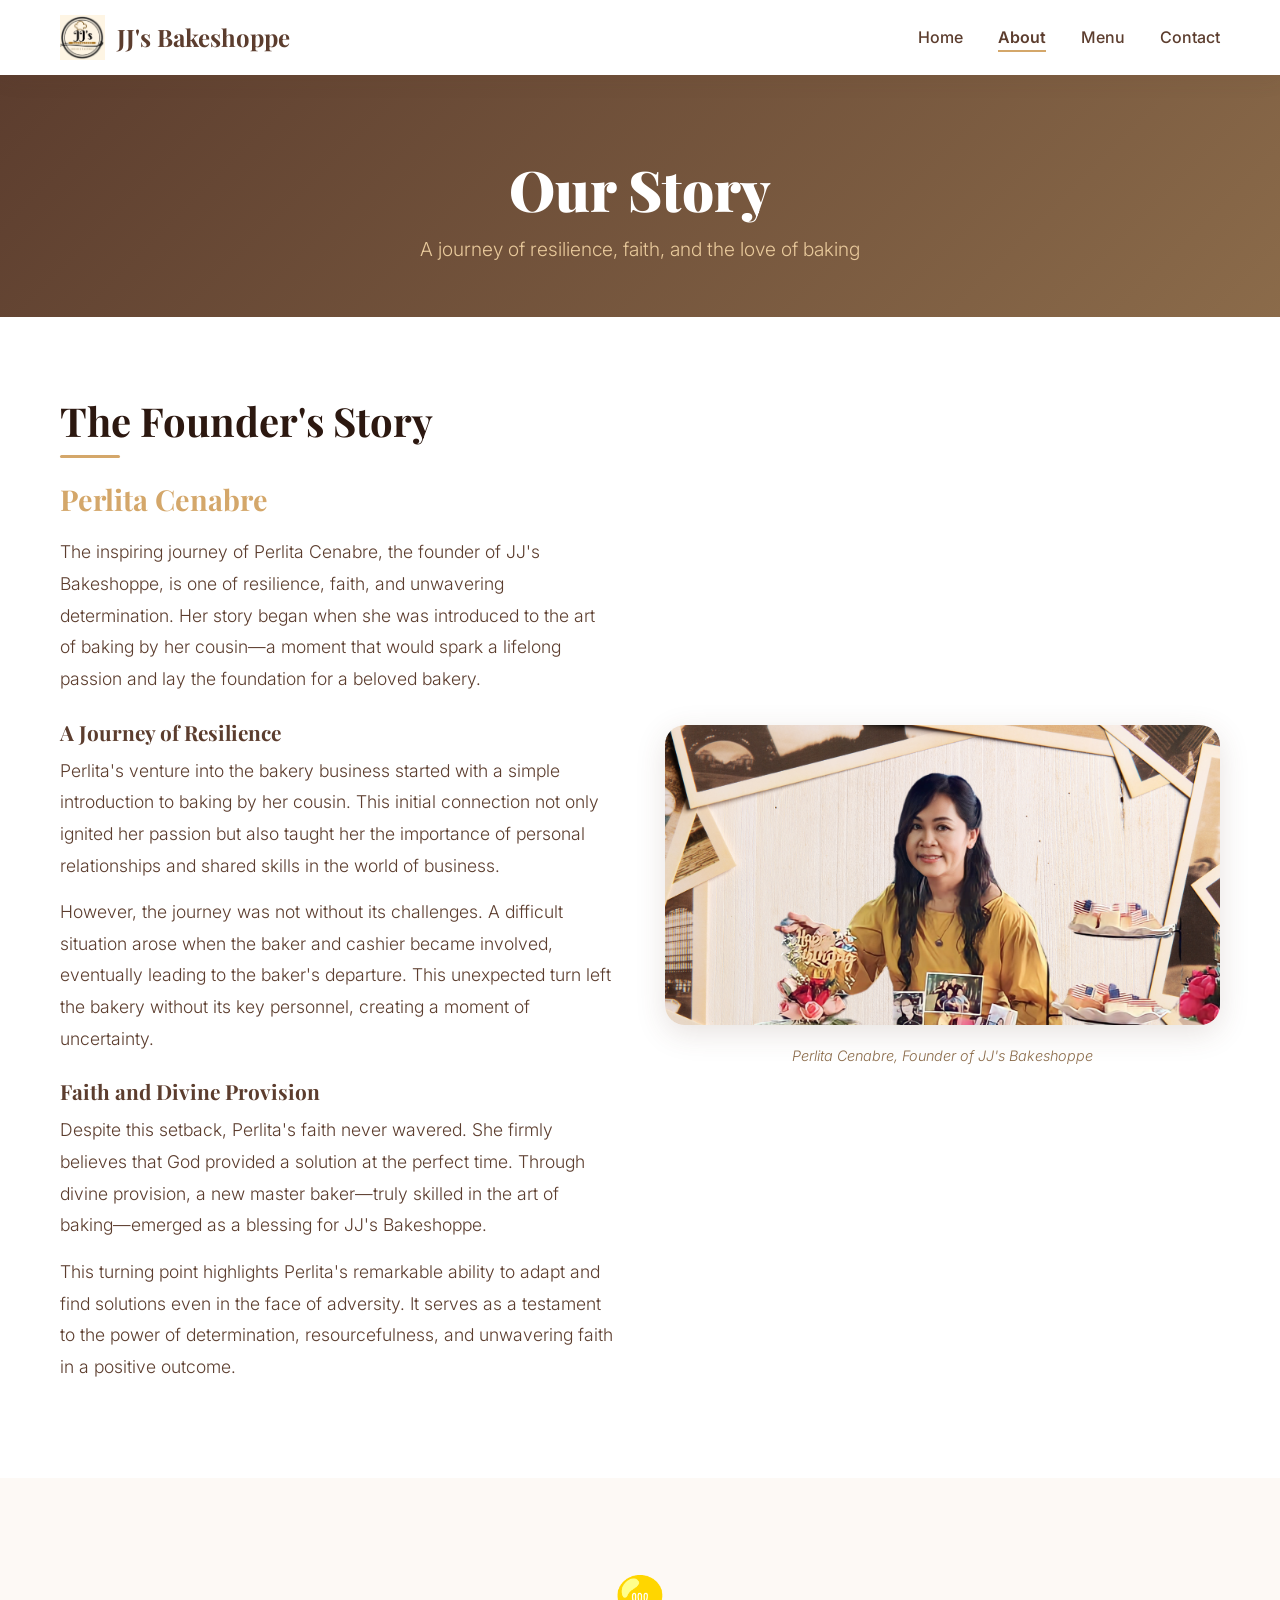
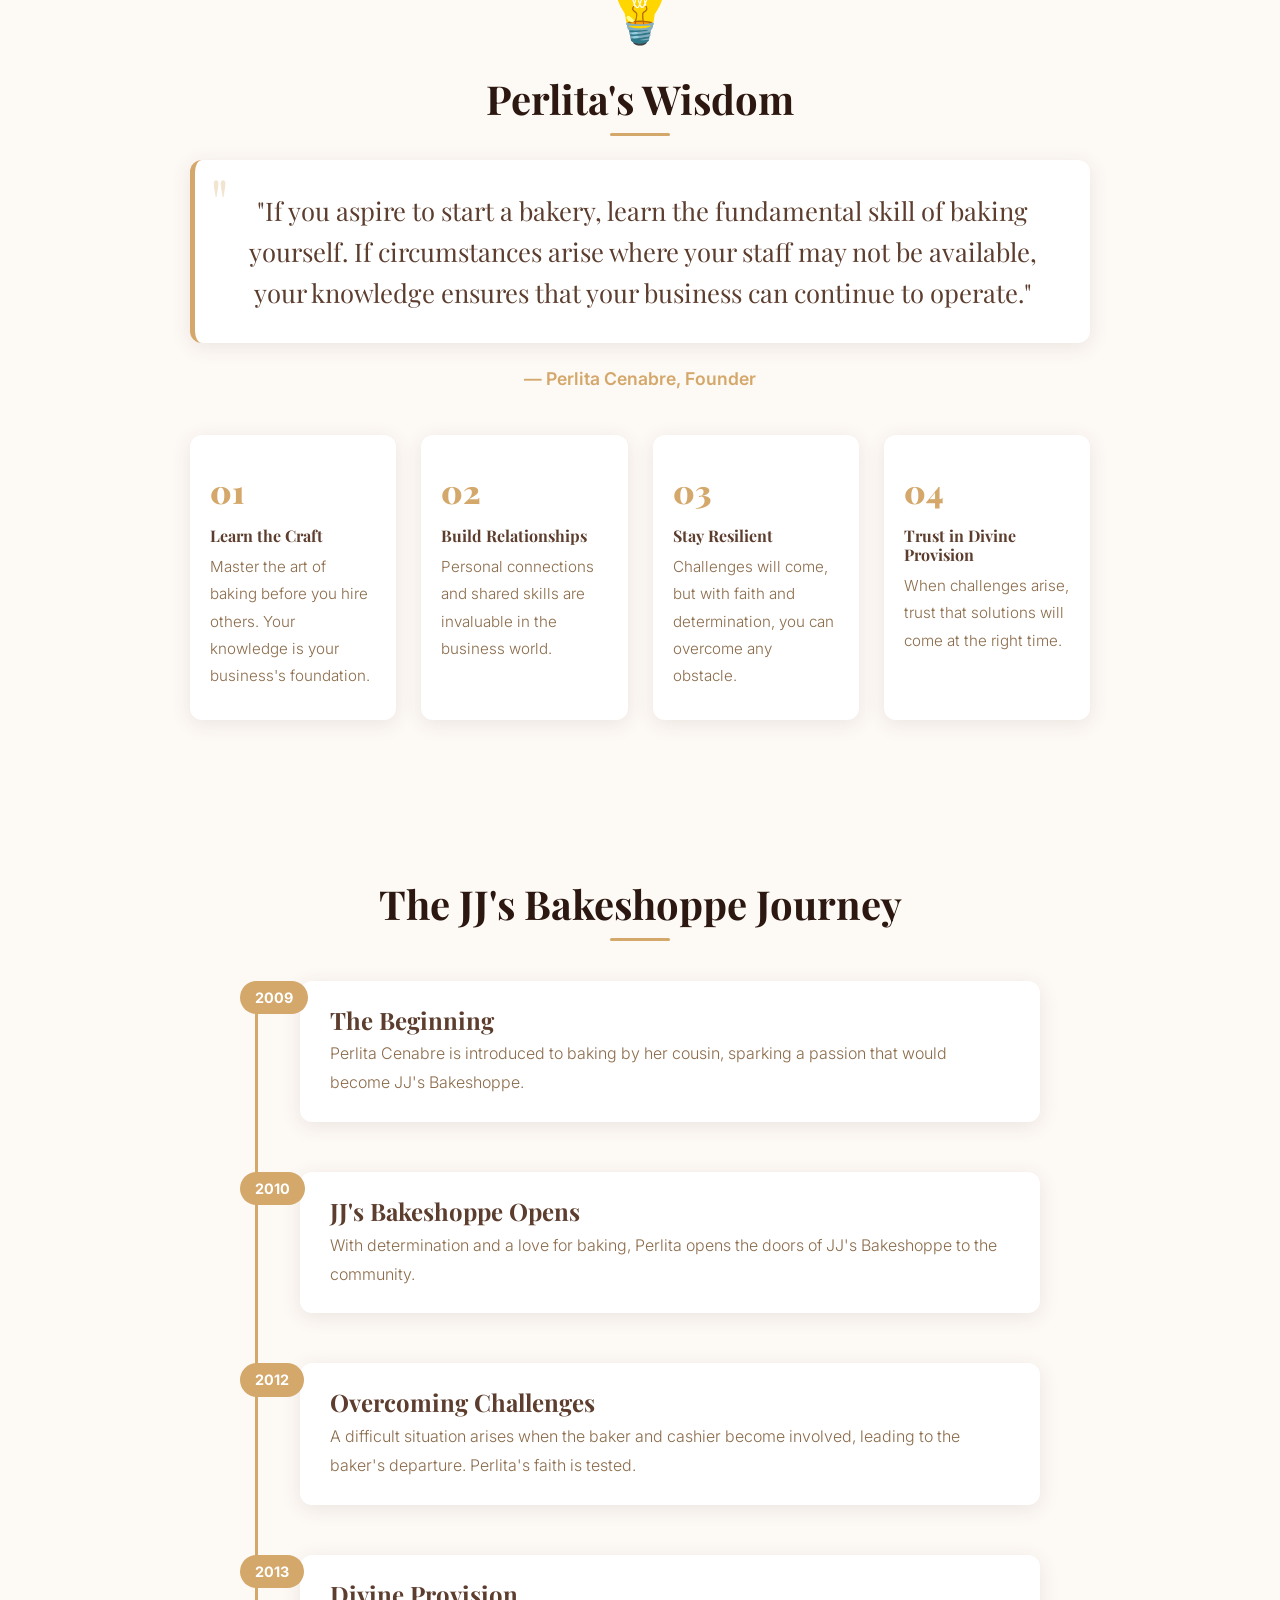
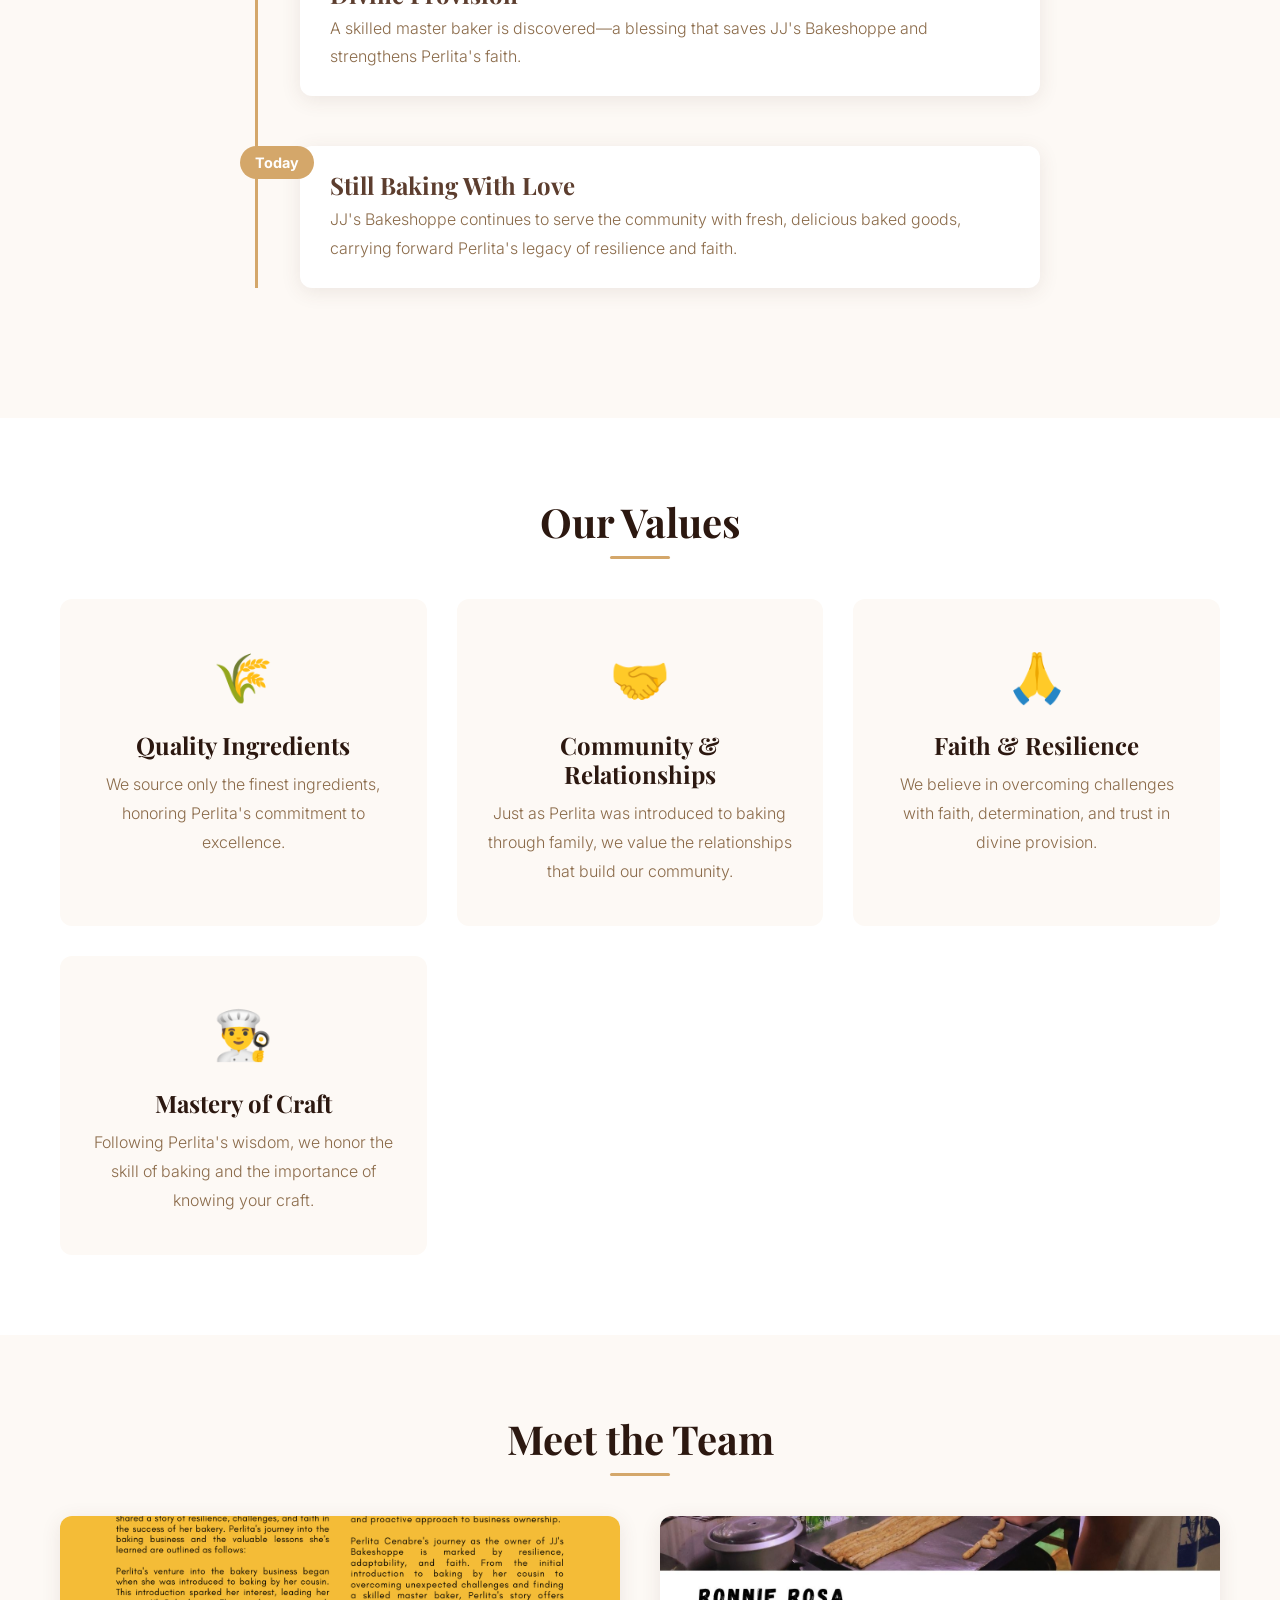
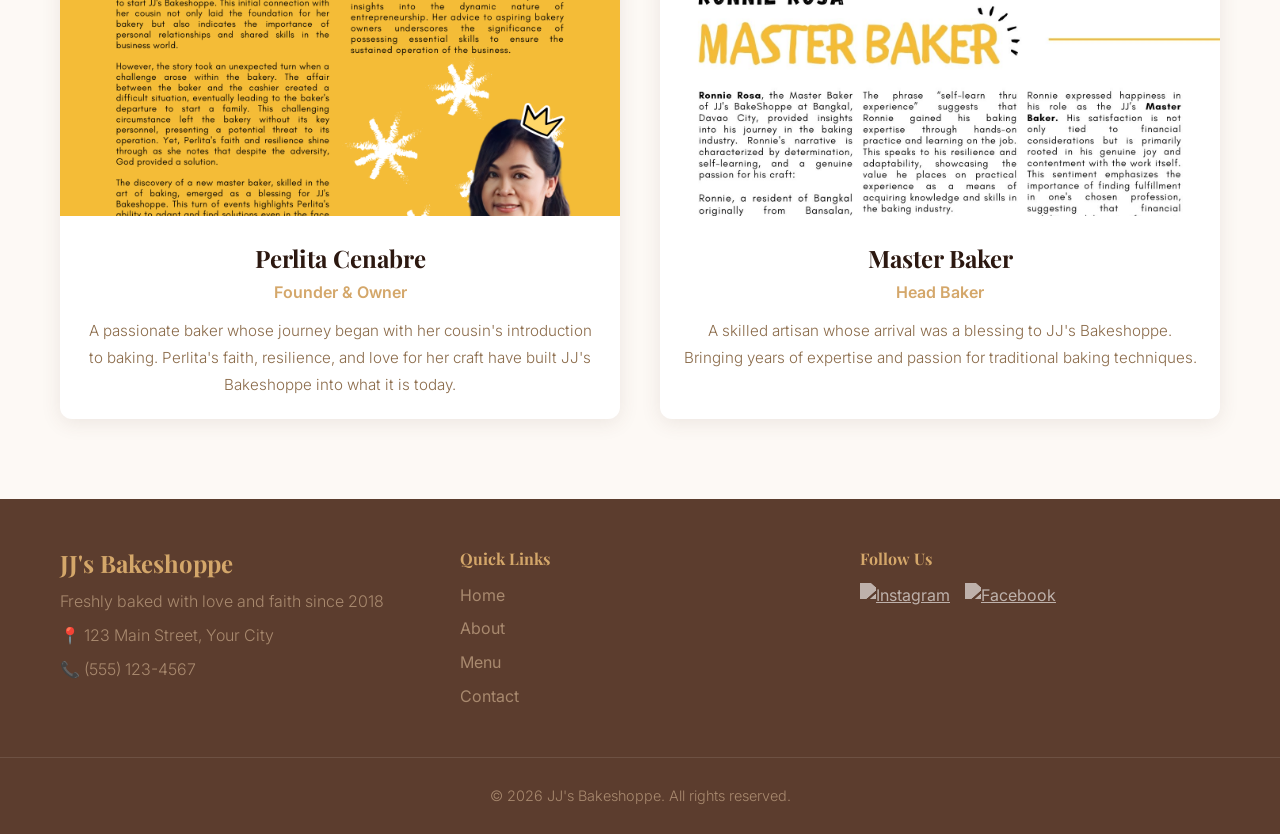
==== commit ac31cf3a: "Changed Logo at contact page and about" ====
--- a/about.html
+++ b/about.html
@@ -217,7 +217,7 @@
         <div class="footer-content">
             <div class="footer-info">
                 <h3>JJ's Bakeshoppe</h3>
-                <p>Freshly baked with love and faith since 2009</p>
+                <p>Freshly baked with love and faith since 2018</p>
                 <p>📍 123 Main Street, Your City</p>
                 <p>📞 (555) 123-4567</p>
             </div>
